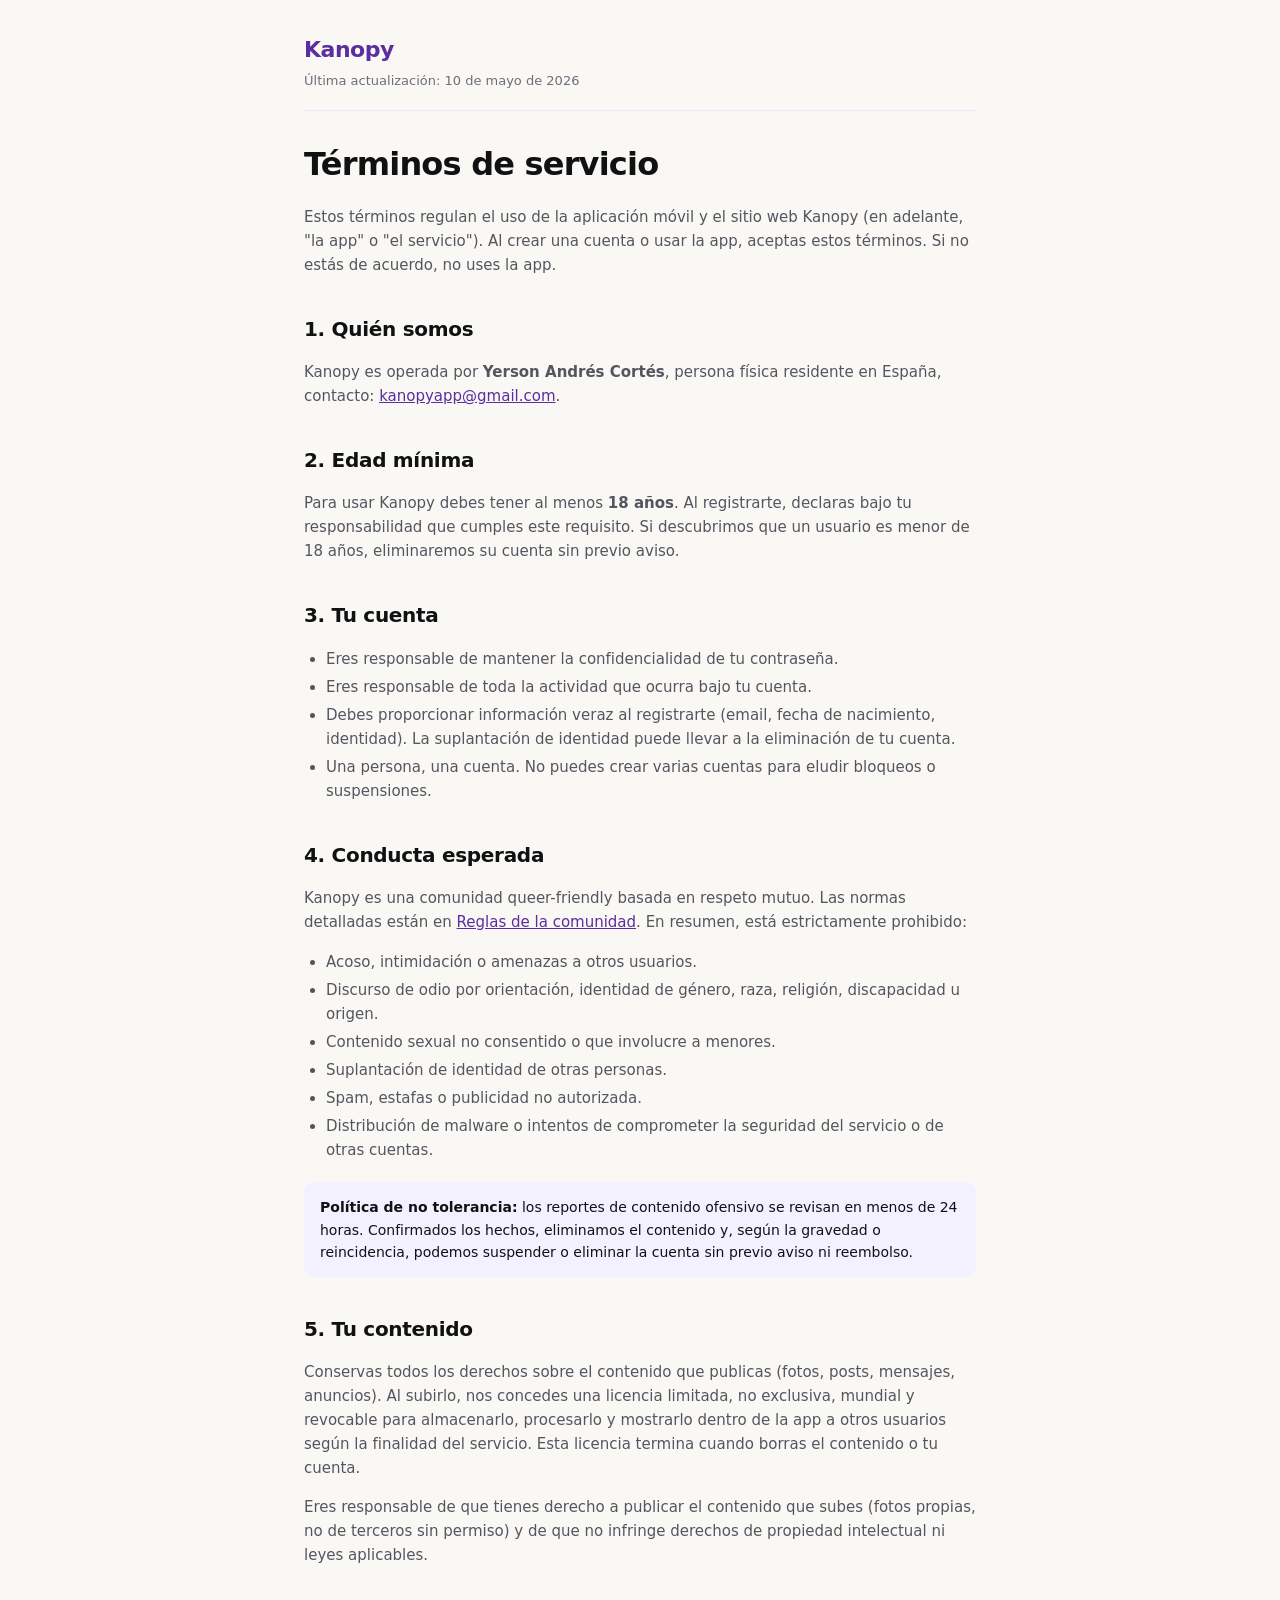
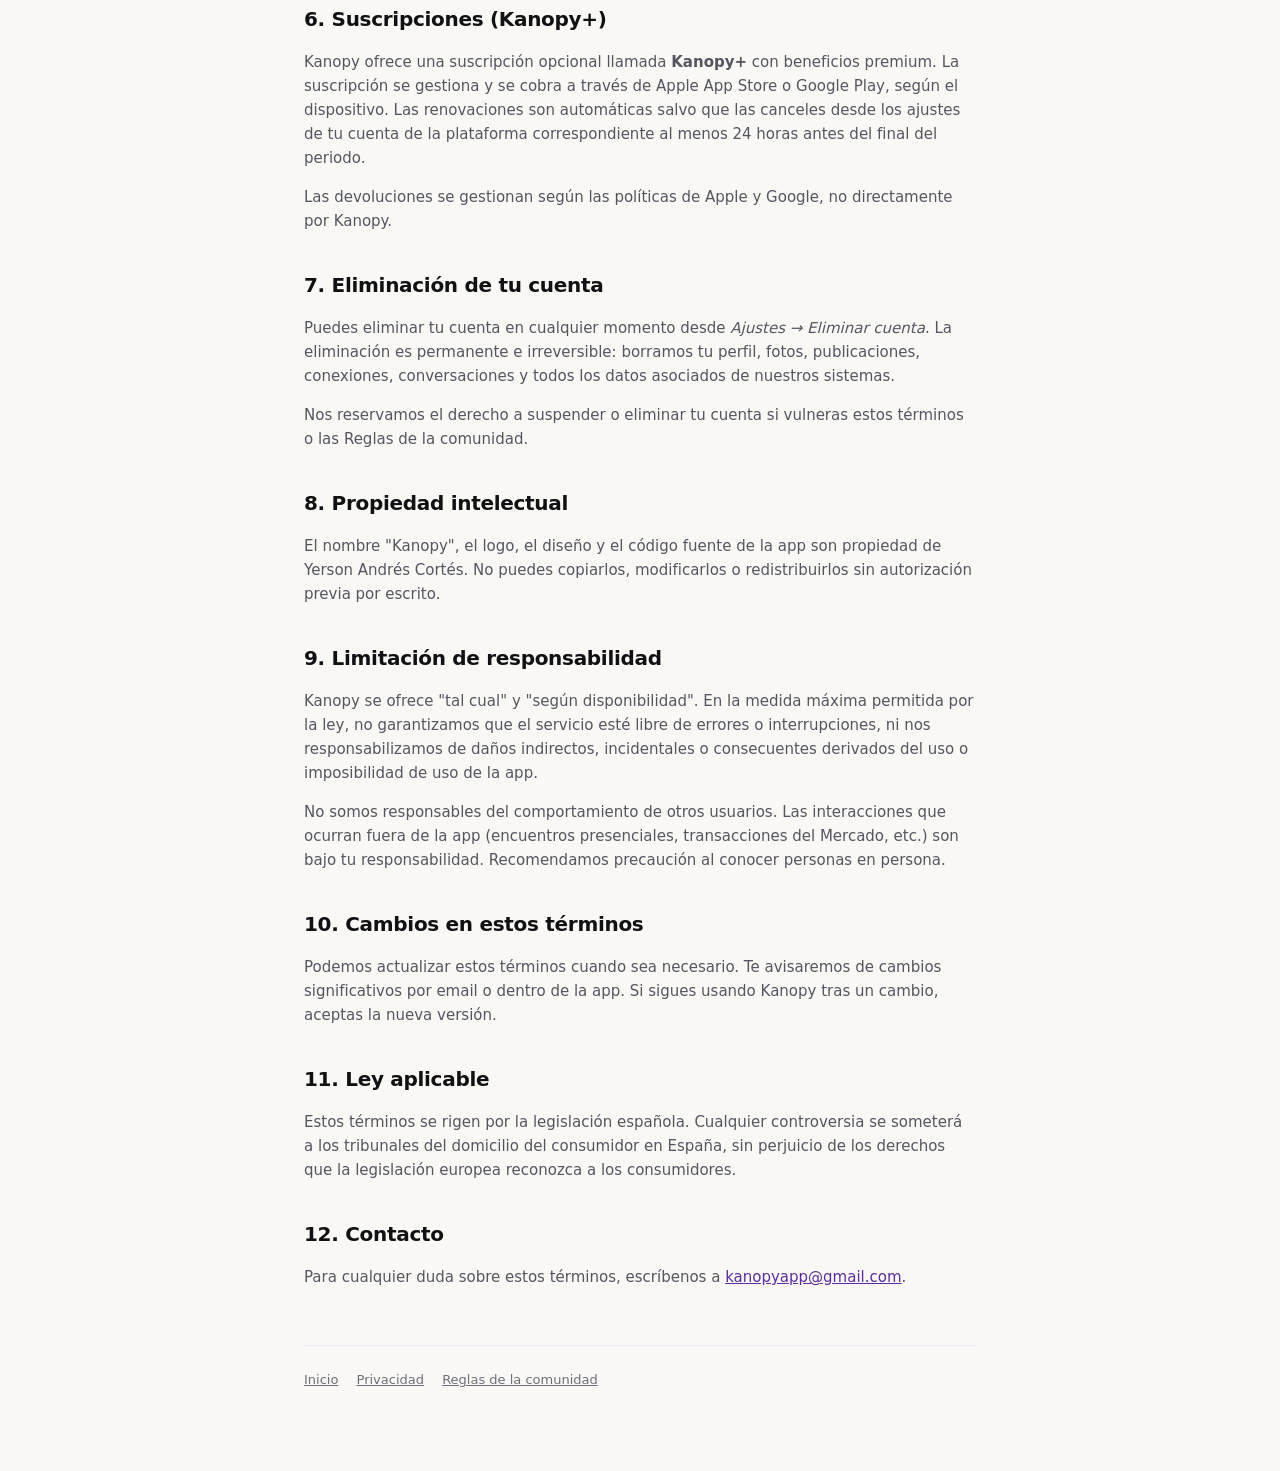
==== terms/index.html @ 0face472 "Create index.html" ====
<!DOCTYPE html>
<html lang="es">
<head>
  <meta charset="UTF-8">
  <meta name="viewport" content="width=device-width, initial-scale=1">
  <title>Términos de servicio · Kanopy</title>
  <link rel="stylesheet" href="/styles.css">
</head>
<body>
  <div class="wrap">
    <header>
      <a href="/" class="brand">Kanopy</a>
      <div class="last-updated">Última actualización: 10 de mayo de 2026</div>
    </header>

    <h1>Términos de servicio</h1>

    <p>Estos términos regulan el uso de la aplicación móvil y el sitio web Kanopy
    (en adelante, "la app" o "el servicio"). Al crear una cuenta o usar la app,
    aceptas estos términos. Si no estás de acuerdo, no uses la app.</p>

    <h2>1. Quién somos</h2>
    <p>Kanopy es operada por <strong>Yerson Andrés Cortés</strong>, persona
    física residente en España, contacto: <a href="mailto:kanopyapp@gmail.com">kanopyapp@gmail.com</a>.</p>

    <h2>2. Edad mínima</h2>
    <p>Para usar Kanopy debes tener al menos <strong>18 años</strong>.
    Al registrarte, declaras bajo tu responsabilidad que cumples este requisito.
    Si descubrimos que un usuario es menor de 18 años, eliminaremos su cuenta
    sin previo aviso.</p>

    <h2>3. Tu cuenta</h2>
    <ul>
      <li>Eres responsable de mantener la confidencialidad de tu contraseña.</li>
      <li>Eres responsable de toda la actividad que ocurra bajo tu cuenta.</li>
      <li>Debes proporcionar información veraz al registrarte (email,
          fecha de nacimiento, identidad). La suplantación de identidad
          puede llevar a la eliminación de tu cuenta.</li>
      <li>Una persona, una cuenta. No puedes crear varias cuentas para
          eludir bloqueos o suspensiones.</li>
    </ul>

    <h2>4. Conducta esperada</h2>
    <p>Kanopy es una comunidad queer-friendly basada en respeto mutuo.
    Las normas detalladas están en
    <a href="/community-guidelines">Reglas de la comunidad</a>. En resumen,
    está estrictamente prohibido:</p>
    <ul>
      <li>Acoso, intimidación o amenazas a otros usuarios.</li>
      <li>Discurso de odio por orientación, identidad de género, raza,
          religión, discapacidad u origen.</li>
      <li>Contenido sexual no consentido o que involucre a menores.</li>
      <li>Suplantación de identidad de otras personas.</li>
      <li>Spam, estafas o publicidad no autorizada.</li>
      <li>Distribución de malware o intentos de comprometer la seguridad
          del servicio o de otras cuentas.</li>
    </ul>

    <div class="callout">
      <strong>Política de no tolerancia:</strong> los reportes de contenido
      ofensivo se revisan en menos de 24 horas. Confirmados los hechos,
      eliminamos el contenido y, según la gravedad o reincidencia,
      podemos suspender o eliminar la cuenta sin previo aviso ni reembolso.
    </div>

    <h2>5. Tu contenido</h2>
    <p>Conservas todos los derechos sobre el contenido que publicas (fotos,
    posts, mensajes, anuncios). Al subirlo, nos concedes una licencia limitada,
    no exclusiva, mundial y revocable para almacenarlo, procesarlo y mostrarlo
    dentro de la app a otros usuarios según la finalidad del servicio. Esta
    licencia termina cuando borras el contenido o tu cuenta.</p>

    <p>Eres responsable de que tienes derecho a publicar el contenido que subes
    (fotos propias, no de terceros sin permiso) y de que no infringe derechos
    de propiedad intelectual ni leyes aplicables.</p>

    <h2>6. Suscripciones (Kanopy+)</h2>
    <p>Kanopy ofrece una suscripción opcional llamada <strong>Kanopy+</strong>
    con beneficios premium. La suscripción se gestiona y se cobra a través de
    Apple App Store o Google Play, según el dispositivo. Las renovaciones son
    automáticas salvo que las canceles desde los ajustes de tu cuenta de la
    plataforma correspondiente al menos 24 horas antes del final del periodo.</p>
    <p>Las devoluciones se gestionan según las políticas de Apple y Google,
    no directamente por Kanopy.</p>

    <h2>7. Eliminación de tu cuenta</h2>
    <p>Puedes eliminar tu cuenta en cualquier momento desde
    <em>Ajustes &rarr; Eliminar cuenta</em>. La eliminación es permanente
    e irreversible: borramos tu perfil, fotos, publicaciones, conexiones,
    conversaciones y todos los datos asociados de nuestros sistemas.</p>
    <p>Nos reservamos el derecho a suspender o eliminar tu cuenta si vulneras
    estos términos o las Reglas de la comunidad.</p>

    <h2>8. Propiedad intelectual</h2>
    <p>El nombre "Kanopy", el logo, el diseño y el código fuente de la app
    son propiedad de Yerson Andrés Cortés. No puedes copiarlos, modificarlos
    o redistribuirlos sin autorización previa por escrito.</p>

    <h2>9. Limitación de responsabilidad</h2>
    <p>Kanopy se ofrece "tal cual" y "según disponibilidad". En la medida
    máxima permitida por la ley, no garantizamos que el servicio esté libre
    de errores o interrupciones, ni nos responsabilizamos de daños indirectos,
    incidentales o consecuentes derivados del uso o imposibilidad de uso de
    la app.</p>
    <p>No somos responsables del comportamiento de otros usuarios. Las
    interacciones que ocurran fuera de la app (encuentros presenciales,
    transacciones del Mercado, etc.) son bajo tu responsabilidad. Recomendamos
    precaución al conocer personas en persona.</p>

    <h2>10. Cambios en estos términos</h2>
    <p>Podemos actualizar estos términos cuando sea necesario. Te avisaremos
    de cambios significativos por email o dentro de la app. Si sigues usando
    Kanopy tras un cambio, aceptas la nueva versión.</p>

    <h2>11. Ley aplicable</h2>
    <p>Estos términos se rigen por la legislación española. Cualquier
    controversia se someterá a los tribunales del domicilio del consumidor
    en España, sin perjuicio de los derechos que la legislación europea
    reconozca a los consumidores.</p>

    <h2>12. Contacto</h2>
    <p>Para cualquier duda sobre estos términos, escríbenos a
    <a href="mailto:kanopyapp@gmail.com">kanopyapp@gmail.com</a>.</p>

    <footer>
      <a href="/">Inicio</a>
      <a href="/privacy">Privacidad</a>
      <a href="/community-guidelines">Reglas de la comunidad</a>
    </footer>
  </div>
</body>
</html>
---- styles.css ----
:root {
  --primary: #5B2D9E;
  --text: #111113;
  --text-mid: #555560;
  --text-soft: #6E6E7A;
  --bg: #FAF8F5;
  --card: #FFFFFF;
  --border: #EDE8FF;
}
* { box-sizing: border-box; }
body {
  font-family: -apple-system, BlinkMacSystemFont, 'Segoe UI', system-ui, sans-serif;
  color: var(--text);
  background: var(--bg);
  margin: 0;
  line-height: 1.6;
  -webkit-font-smoothing: antialiased;
}
.wrap {
  max-width: 720px;
  margin: 0 auto;
  padding: 32px 24px 80px;
}
header {
  border-bottom: 1px solid var(--border);
  padding-bottom: 18px;
  margin-bottom: 28px;
}
.brand {
  font-weight: 800;
  font-size: 22px;
  color: var(--primary);
  text-decoration: none;
  letter-spacing: -0.5px;
}
.last-updated {
  color: var(--text-soft);
  font-size: 13px;
  margin-top: 4px;
}
h1 {
  font-size: 32px;
  font-weight: 800;
  letter-spacing: -0.8px;
  margin: 28px 0 8px;
}
h2 {
  font-size: 20px;
  font-weight: 700;
  margin-top: 36px;
  margin-bottom: 8px;
  letter-spacing: -0.3px;
}
h3 {
  font-size: 16px;
  font-weight: 700;
  margin-top: 24px;
  margin-bottom: 6px;
  color: var(--text-mid);
}
p, li { font-size: 15px; color: var(--text-mid); }
a { color: var(--primary); }
ul, ol { padding-left: 22px; }
li { margin-bottom: 4px; }
.callout {
  background: #F3F0FF;
  border-radius: 10px;
  padding: 14px 16px;
  margin: 20px 0;
  font-size: 14px;
  color: var(--text);
}
footer {
  margin-top: 56px;
  padding-top: 24px;
  border-top: 1px solid var(--border);
  font-size: 13px;
  color: var(--text-soft);
}
footer a { color: var(--text-soft); margin-right: 14px; }
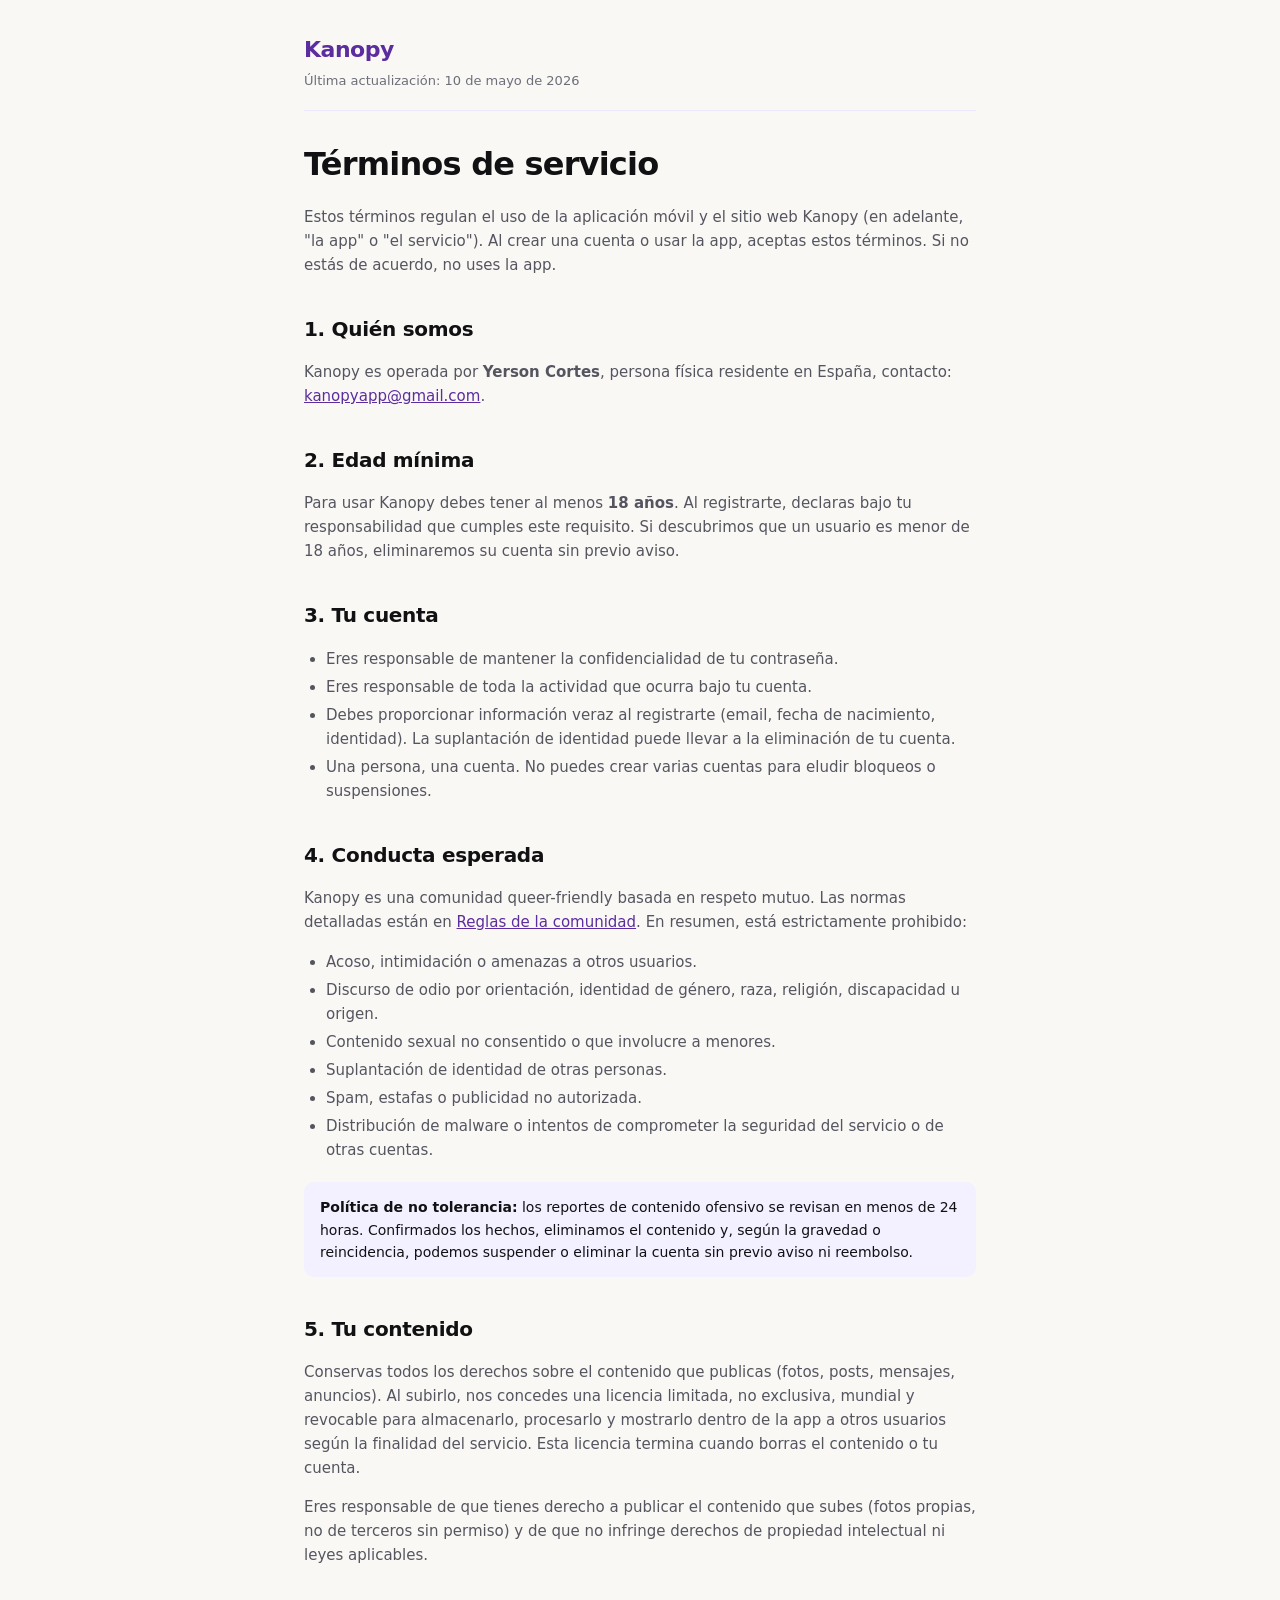
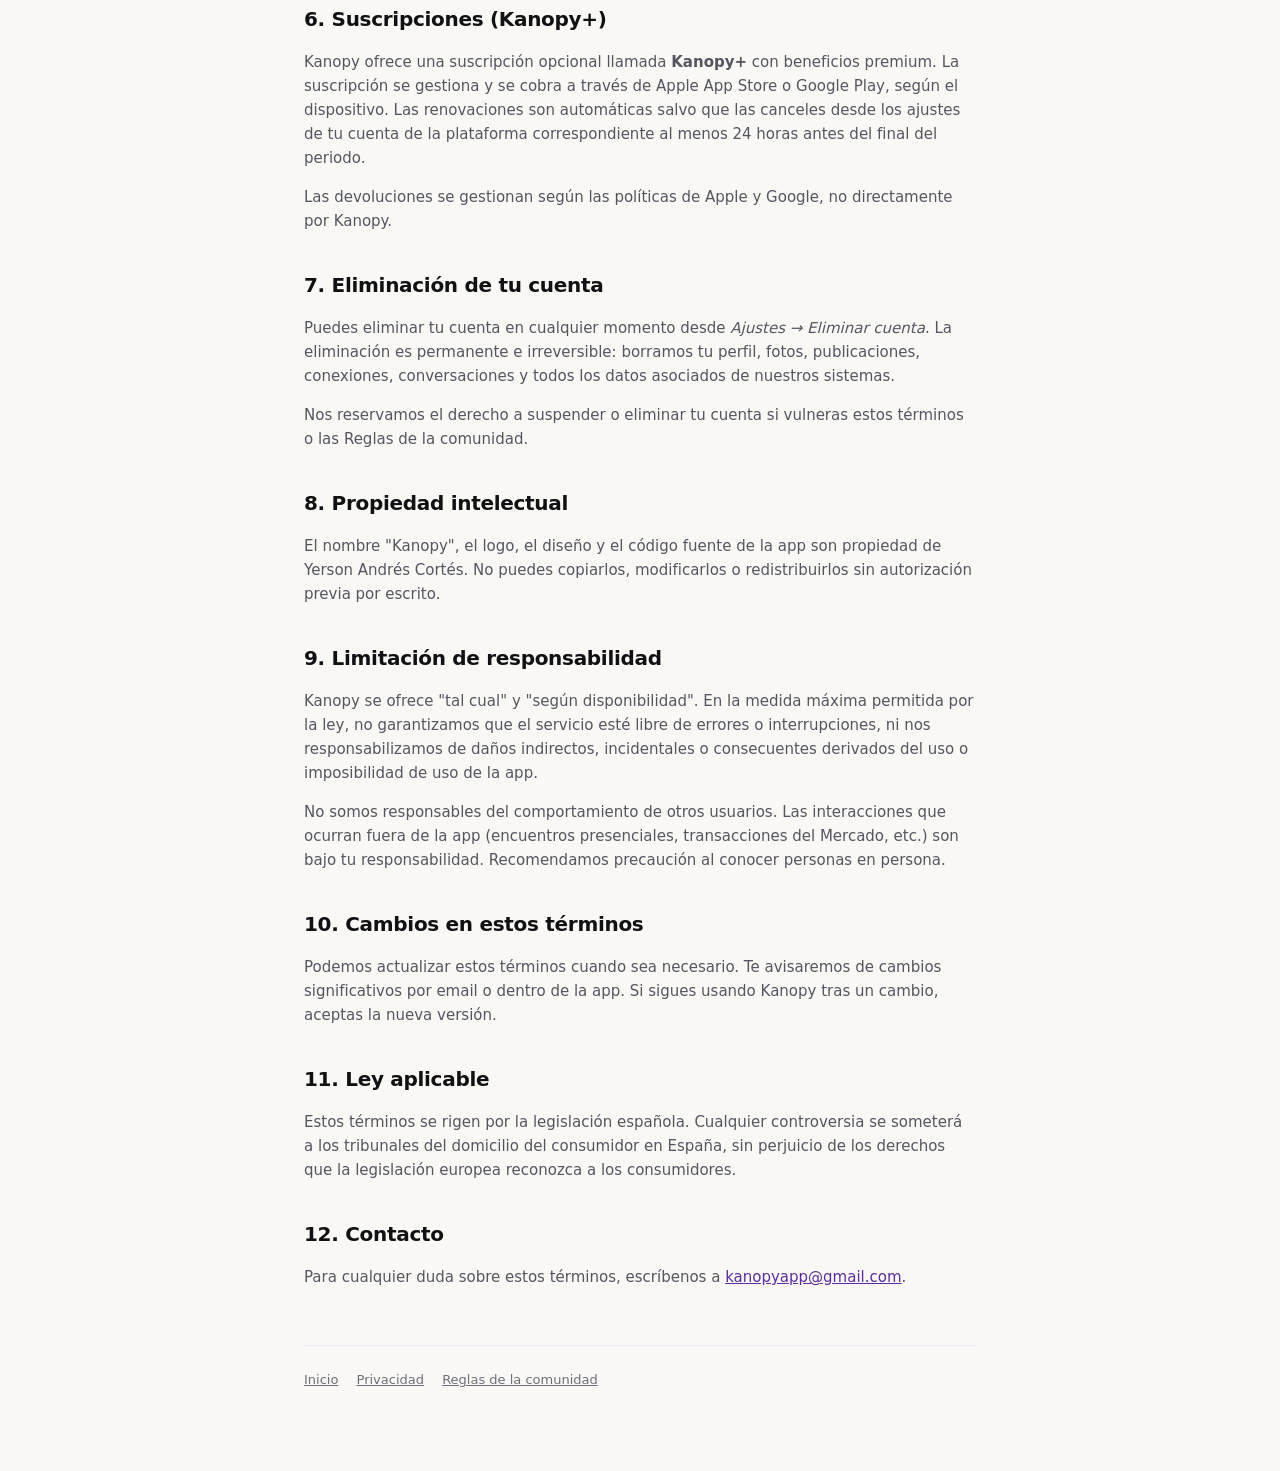
==== commit 2c5fcba4: "Update index.html" ====
--- a/terms/index.html
+++ b/terms/index.html
@@ -20,7 +20,7 @@
     aceptas estos términos. Si no estás de acuerdo, no uses la app.</p>
 
     <h2>1. Quién somos</h2>
-    <p>Kanopy es operada por <strong>Yerson Andrés Cortés</strong>, persona
+    <p>Kanopy es operada por <strong>Yerson  Cortes</strong>, persona
     física residente en España, contacto: <a href="mailto:kanopyapp@gmail.com">kanopyapp@gmail.com</a>.</p>
 
     <h2>2. Edad mínima</h2>
